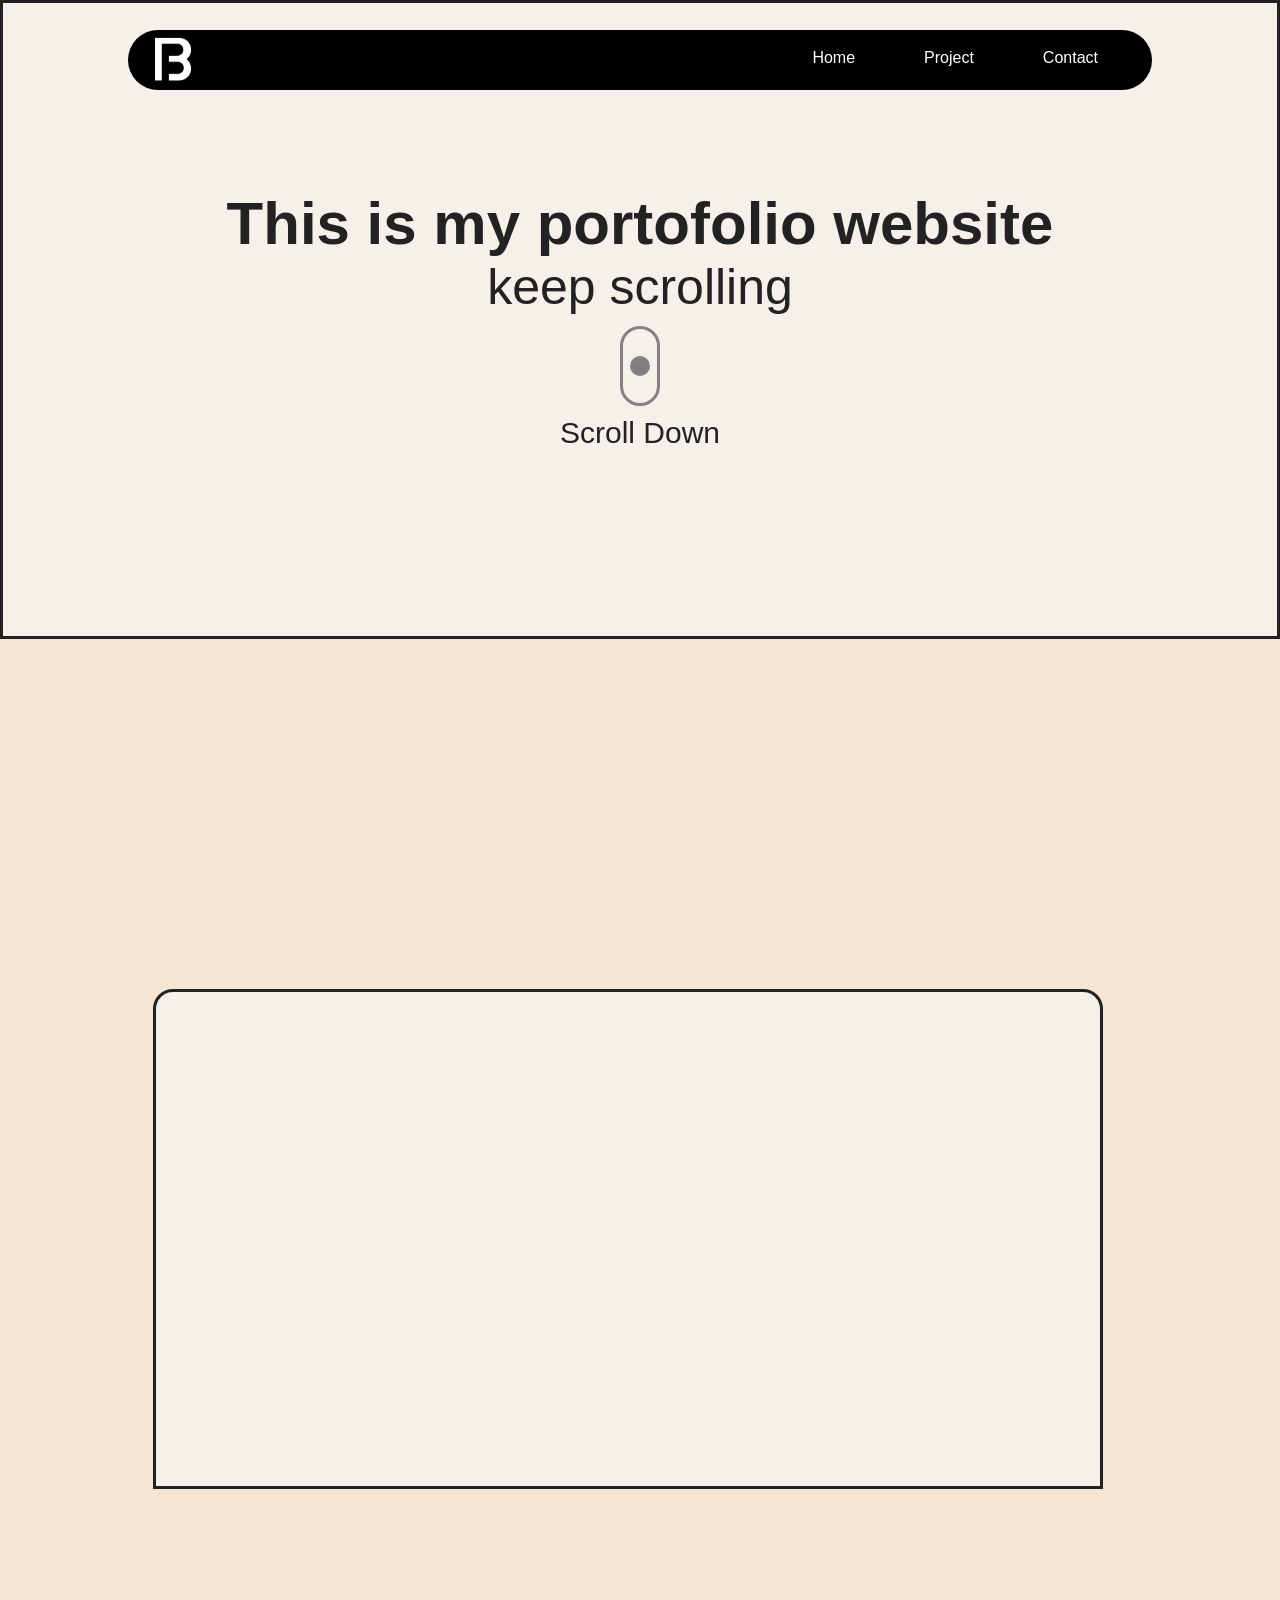
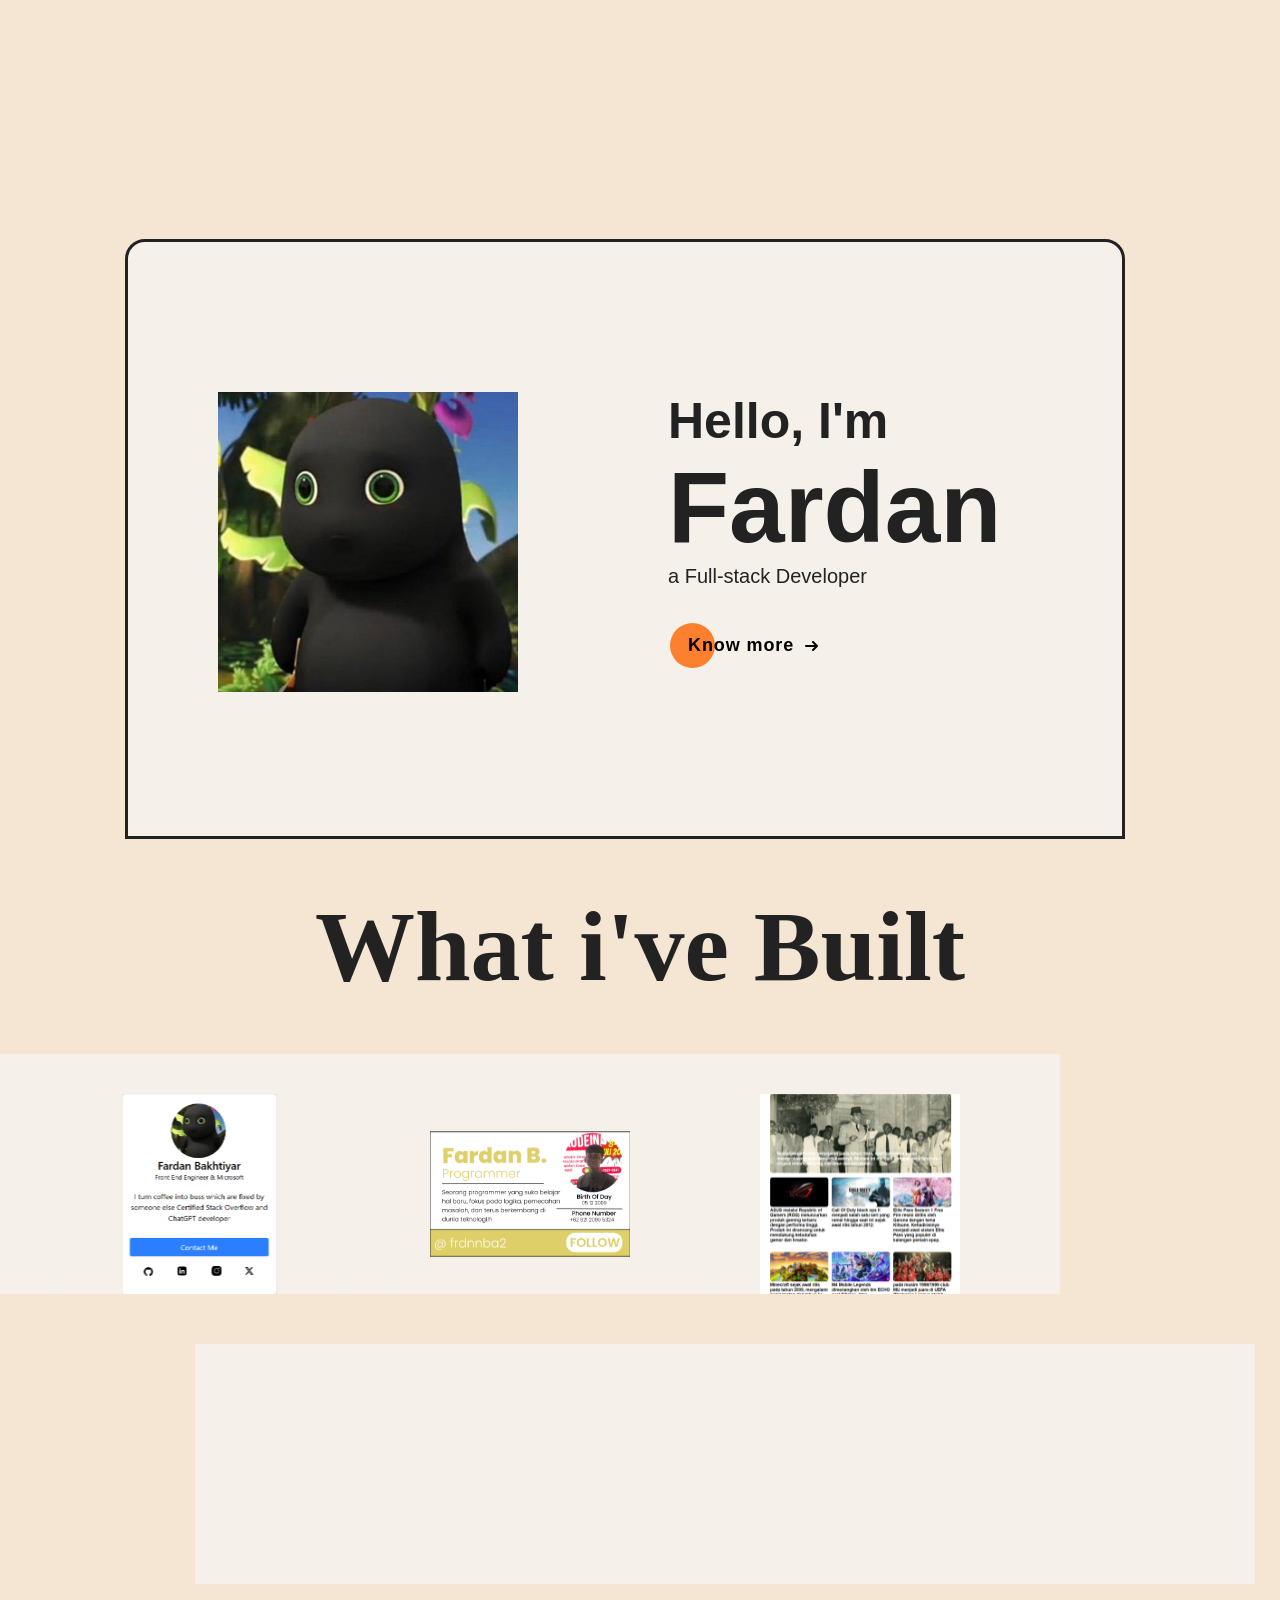
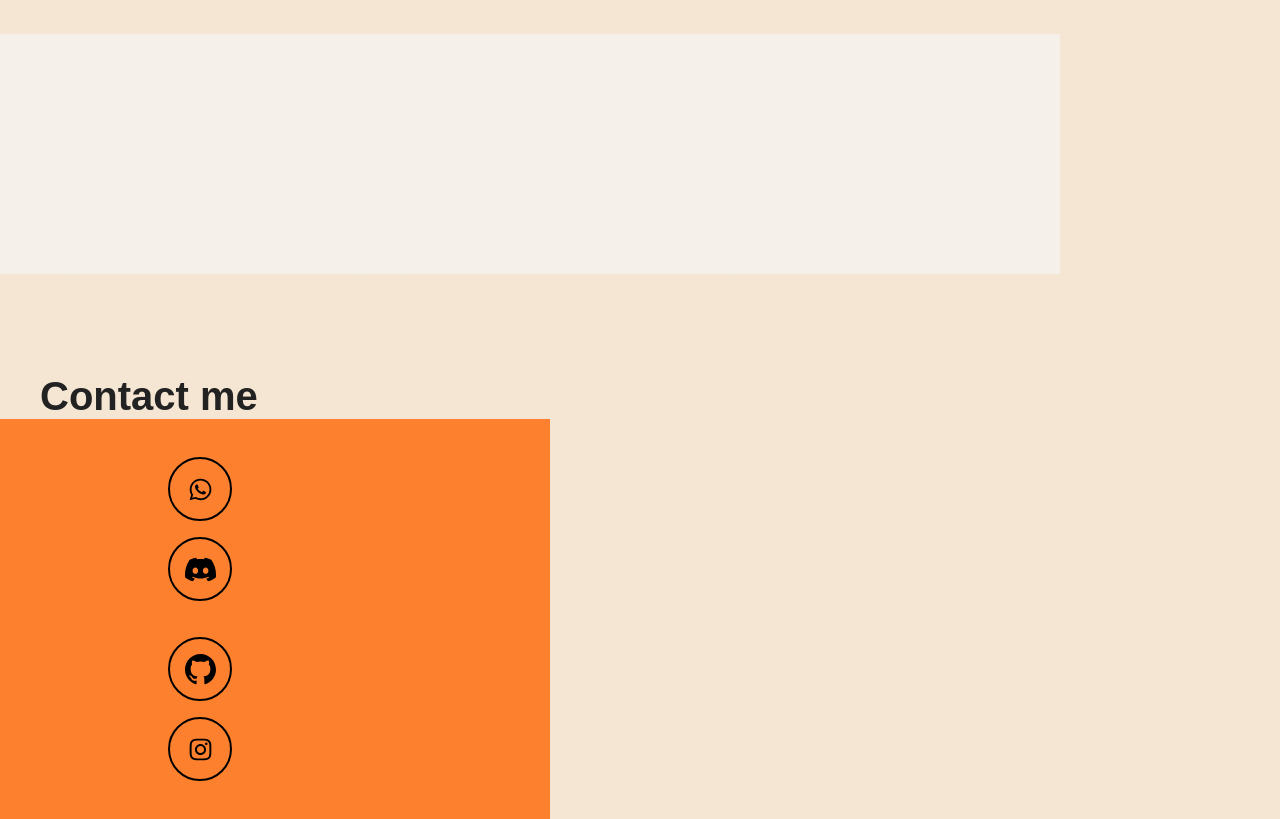
==== index.html @ 2f8f8767 "Portofolio pardan" ====
<!DOCTYPE html>
<html lang="en">

<head>
  <meta charset="UTF-8">
  <meta name="viewport" content="width=device-width, initial-scale=1.0">
  <title>Fardan | Portofolio
  </title>
  <link rel="stylesheet" href="style.css">
  <link rel="stylesheet" href="https://cdnjs.cloudflare.com/ajax/libs/font-awesome/6.4.0/css/all.min.css" />
  <link rel="shortcut icon" href="images/logo aing.png" type="image/x-icon">
</head>

<body>
  <div class="nav">
    <img src="/images/logo putih2.png" class="nav-logo">
    <div class="container">
      <a class="btn" href="#home">Home</a>
      <a class="btn" href="#project">Project</a>
      <a class="btn" href="#contact">Contact</a>

    </div>
  </div>


  <div id="home" class="main1">
    <div class="build">
      <h1>Build something</h1>
      <p>that shouldn't existCreating digital chaos for people brave enough to try.</p>
    </div>
    <h1>This is my portofolio website<p class="p">keep scrolling</p>
    </h1>
    <div class="container_mouse">
      <span class="mouse-btn">
        <span class="mouse-scroll"></span>
      </span>
      <span>Scroll Down</span>
    </div>
  </div>

  <div class="main2">

  </div>

  </div>

  <div class="main3">
    <div><img src="/images/irenk.jpg" alt="" class="img1"></div>

    <div class="hero1">
      <h2 class="hello">Hello, I'm</h2>
      <h1 class="fardan">Fardan</h1>
      <p class="full-stack">a Full-stack Developer</p>

      <a href="about.html" class="cta">
        <span>Know more</span>
        <svg width="15px" height="10px" viewBox="0 0 13 10">
          <path d="M1,5 L11,5"></path>
          <polyline points="8 1 12 5 8 9"></polyline>
        </svg>
      </a>

    </div>
  </div>


  <div class="main4" id="project">
    <div class="text-1">
        <h1>What i've Built</h1>
    </div>


    <div class="container-1">
      
        <div class="card">
            <svg class="card-profile" width="444" height="573" viewBox="0 0 444 573" fill="none"
                xmlns="http://www.w3.org/2000/svg" xmlns:xlink="http://www.w3.org/1999/xlink">
                <rect width="444" height="573" fill="url(#pattern0_1_5)" />
                <defs>
                    <pattern id="pattern0_1_5" patternContentUnits="objectBoundingBox" width="1" height="1">
                        <use xlink:href="#image0_1_5"
                            transform="matrix(0.00177698 0 0 0.00137693 -0.15363 -0.0924956)" />
                    </pattern>
                    <image id="image0_1_5" width="742" height="853" preserveAspectRatio="none"
                        xlink:href="[data-uri]" />
                </defs>
            </svg>
            <div class="card__content">
                <p class="card__title">Card Profile
                </p>
                <p class="card__description">Card tersebut adalah card profil sederhana yang menampilkan foto, nama
                    Fardan
                    Bakhtiyar, profesi Front End Engineer, tombol Contact Me, dan ikon media sosial. Desainnya minimalis
                    dan
                    cocok untuk portofolio pribadi.</p>
            </div>
        </div>


        <div class="card">
            <svg width="602" height="378" viewBox="0 0 602 378" fill="none" xmlns="http://www.w3.org/2000/svg"
                xmlns:xlink="http://www.w3.org/1999/xlink">
                <rect width="602" height="378" fill="url(#pattern0_1_8)" />
                <defs>
                    <pattern id="pattern0_1_8" patternContentUnits="objectBoundingBox" width="1" height="1">
                        <use xlink:href="#image0_1_8"
                            transform="matrix(0.00166113 0 0 0.0026455 -0.0913621 -0.116402)" />
                    </pattern>
                    <image id="image0_1_8" width="1440" height="900" preserveAspectRatio="none"
                        xlink:href="[data-uri]" />
                </defs>
            </svg>

            <div class="card__content">
                <p class="card__title">Card Profile
                </p>
                <p class="card__description">Card tersebut menampilkan profil Fardan B. sebagai programmer dengan
                    deskripsi
                    singkat, serta informasi tanggal lahir, nomor telepon, dan username sosial media. Desainnya rapi dan
                    cocok
                    untuk profil pribadi.</p>
            </div>
        </div>


        <div class="card">
            <svg width="572" height="627" viewBox="0 0 572 627" fill="none" xmlns="http://www.w3.org/2000/svg"
                xmlns:xlink="http://www.w3.org/1999/xlink">
                <rect width="572" height="627" fill="url(#pattern0_2_3)" />
                <defs>
                    <pattern id="pattern0_2_3" patternContentUnits="objectBoundingBox" width="1" height="1">
                        <use xlink:href="#image0_2_3"
                            transform="matrix(0.00113122 0 0 0.00103199 -0.216063 -0.114551)" />
                    </pattern>
                    <image id="image0_2_3" width="1920" height="1080" preserveAspectRatio="none"
                        xlink:href="[data-uri]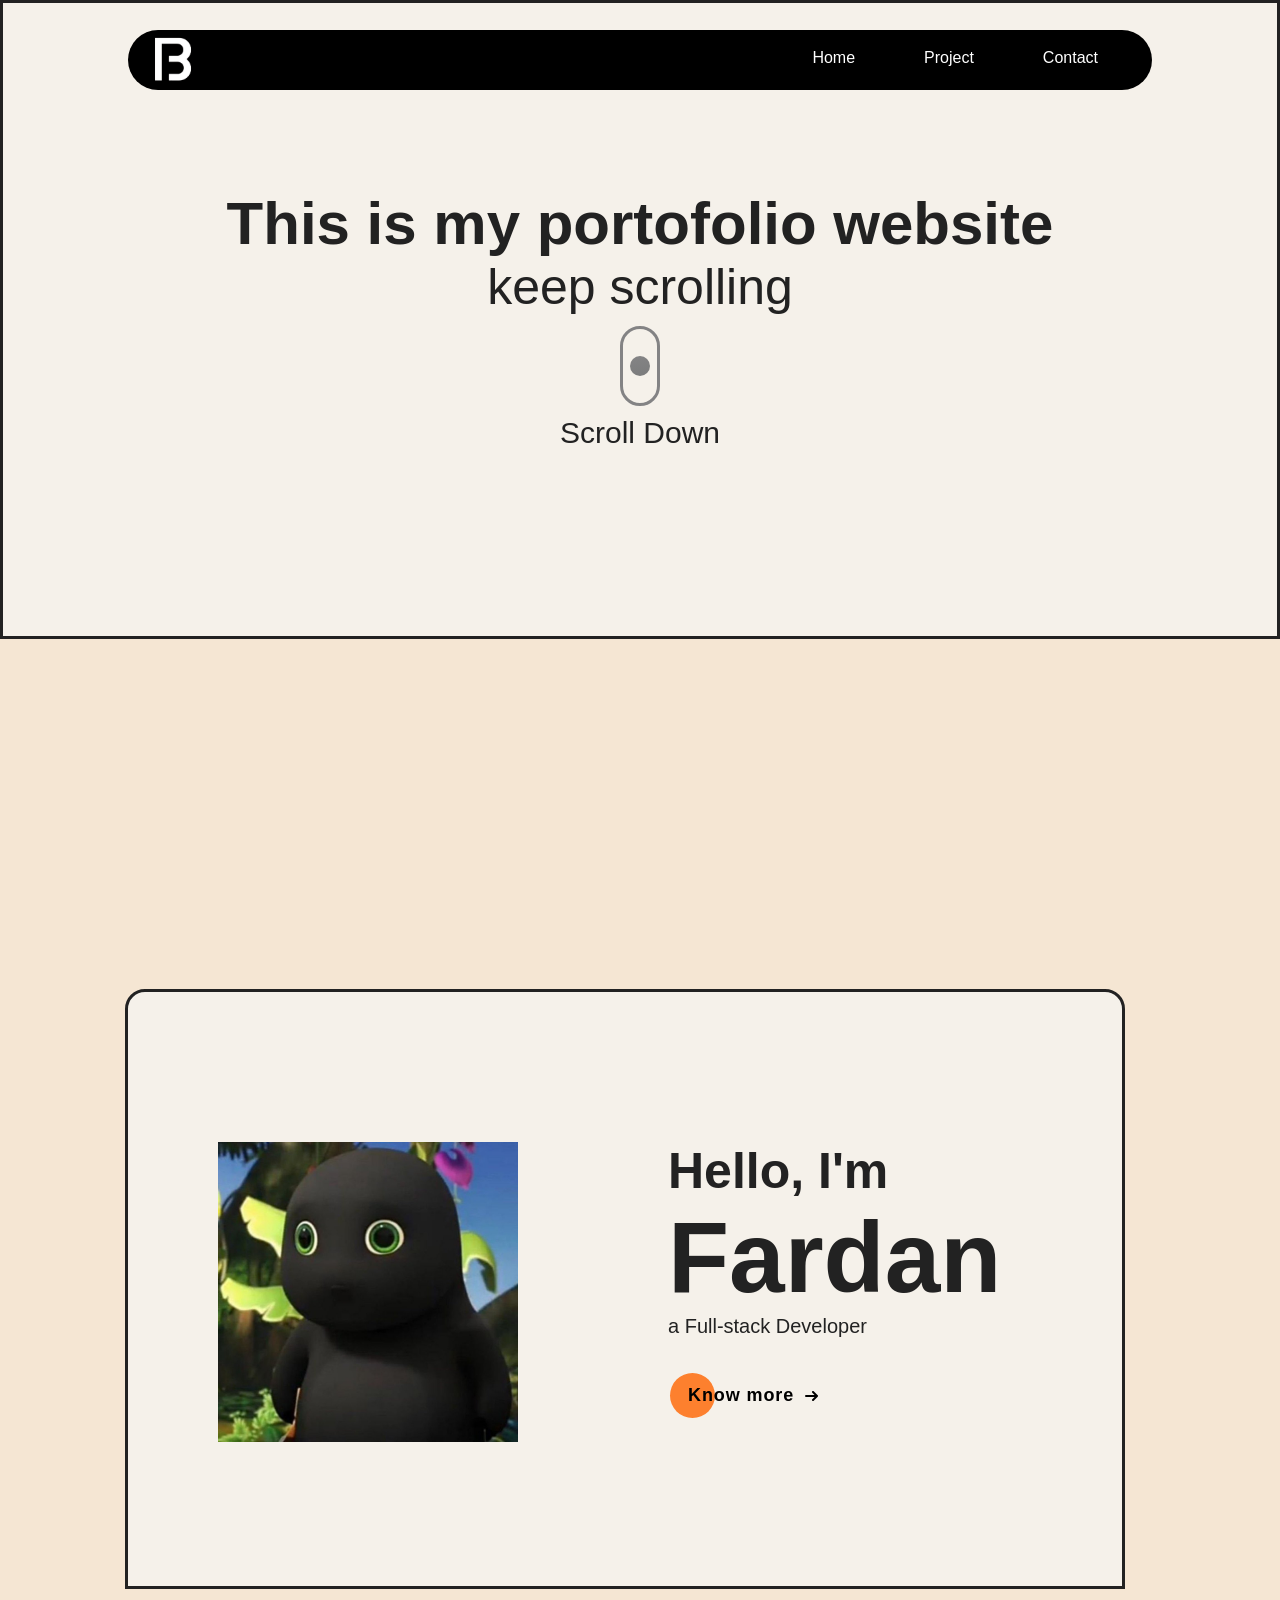
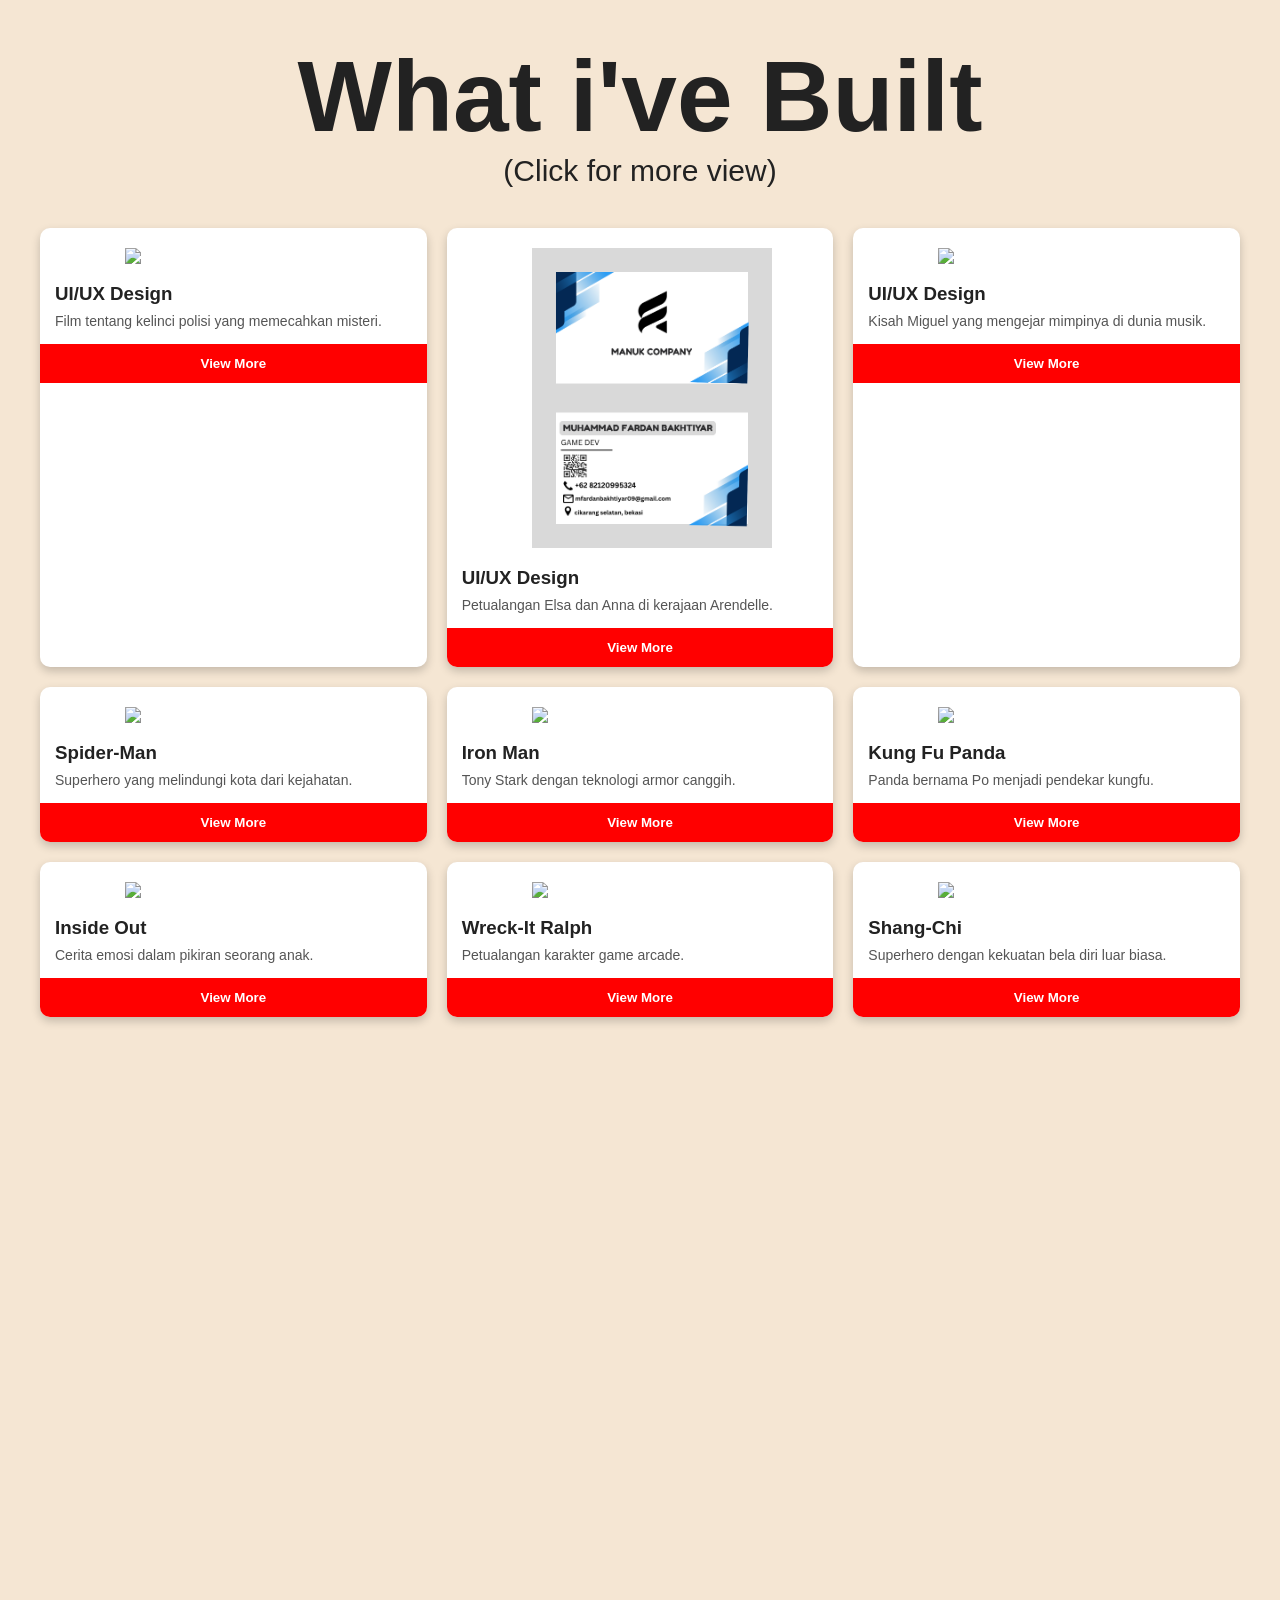
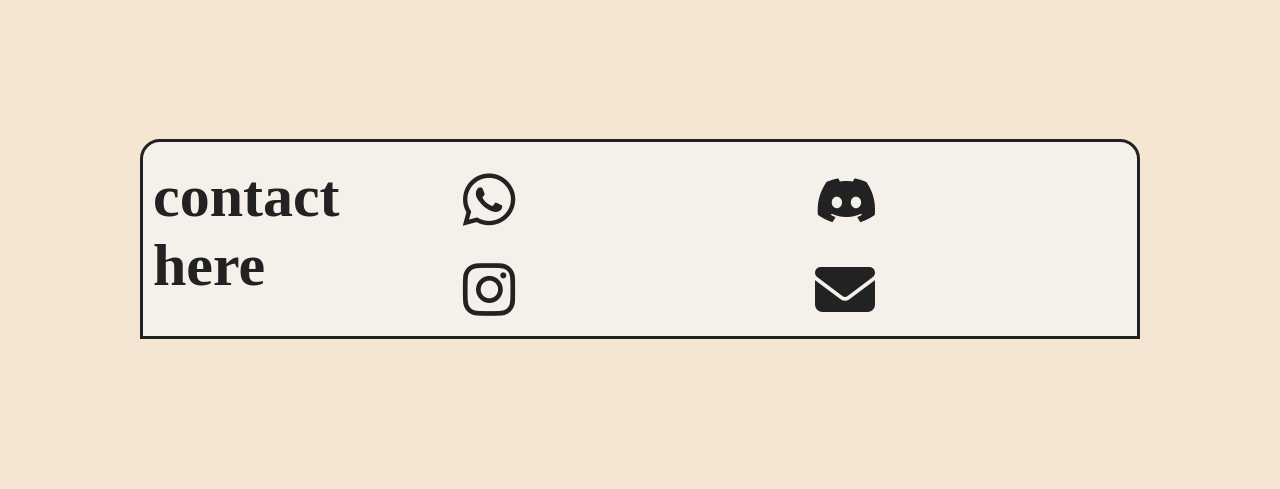
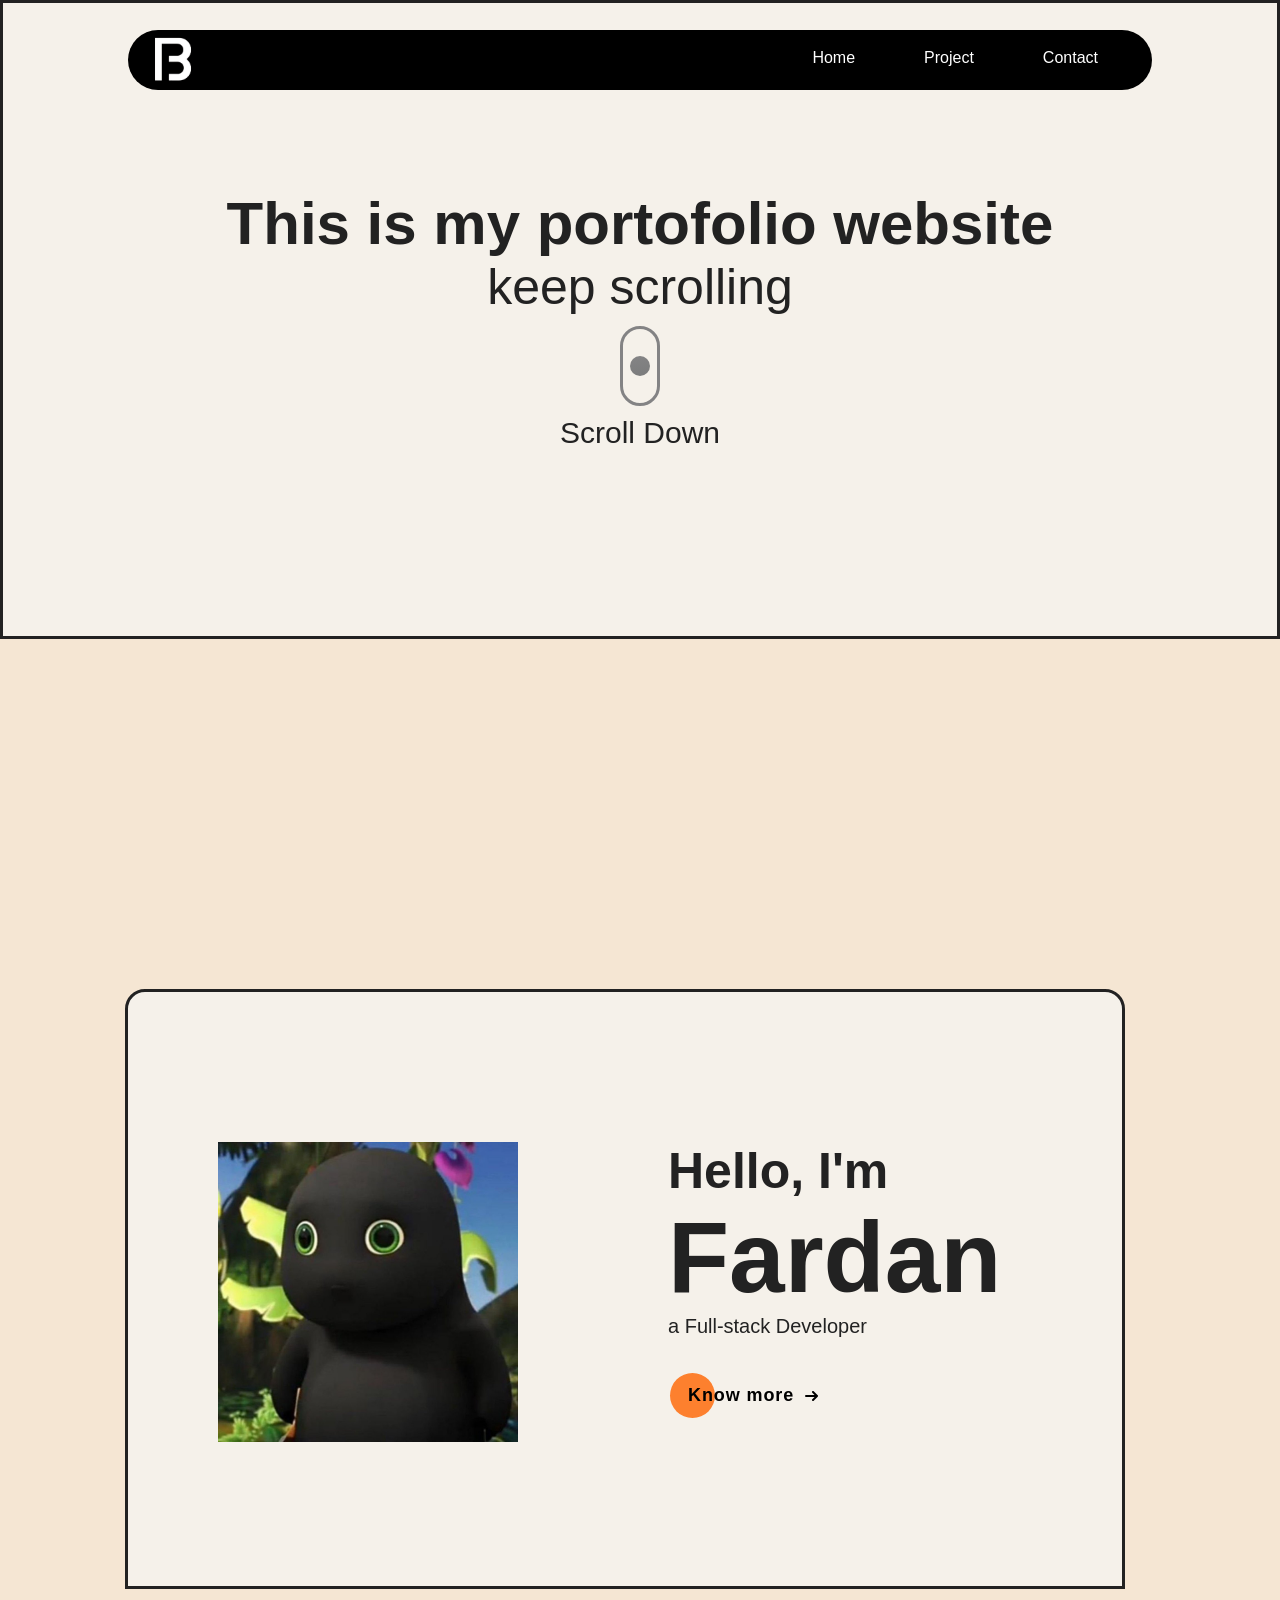
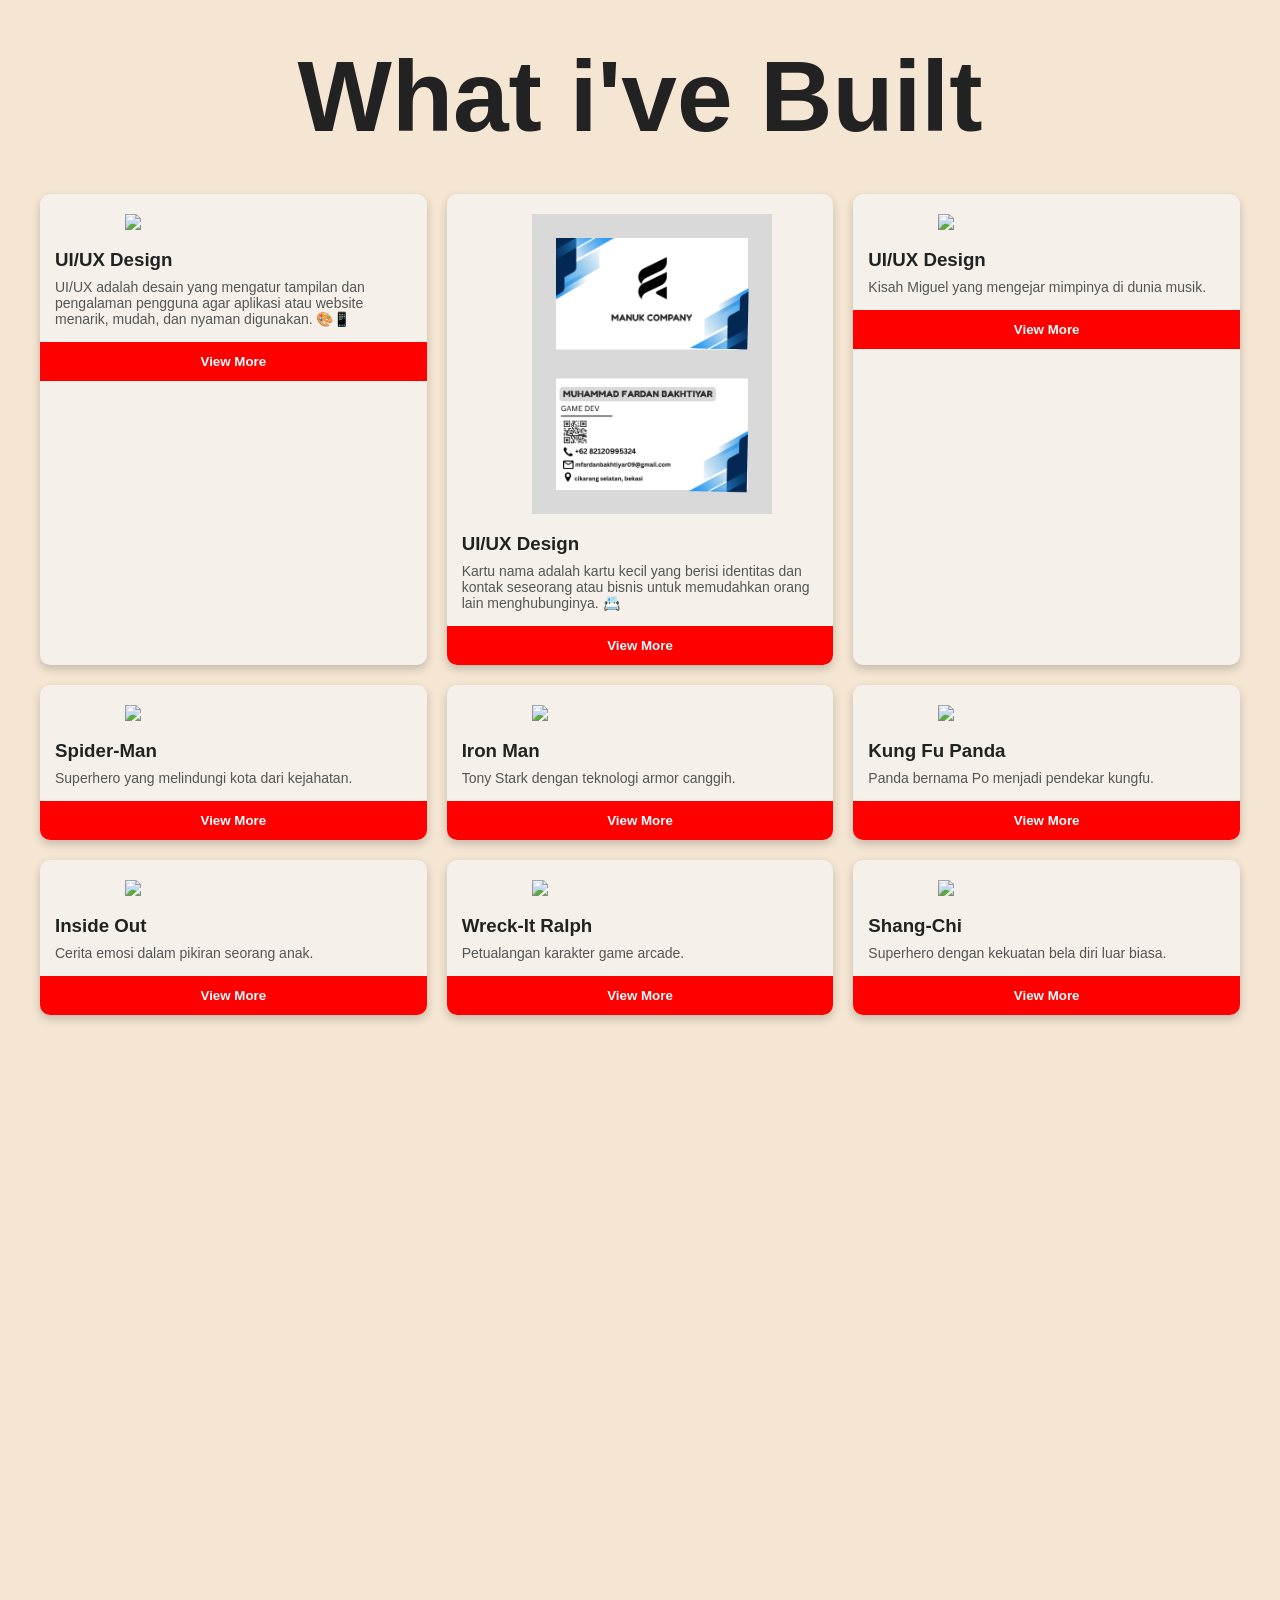
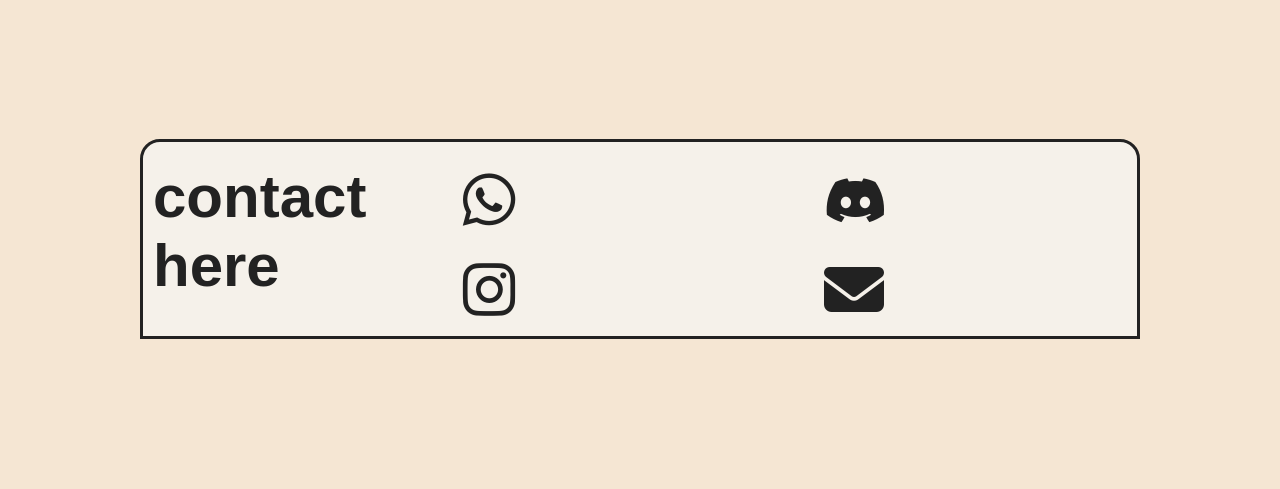
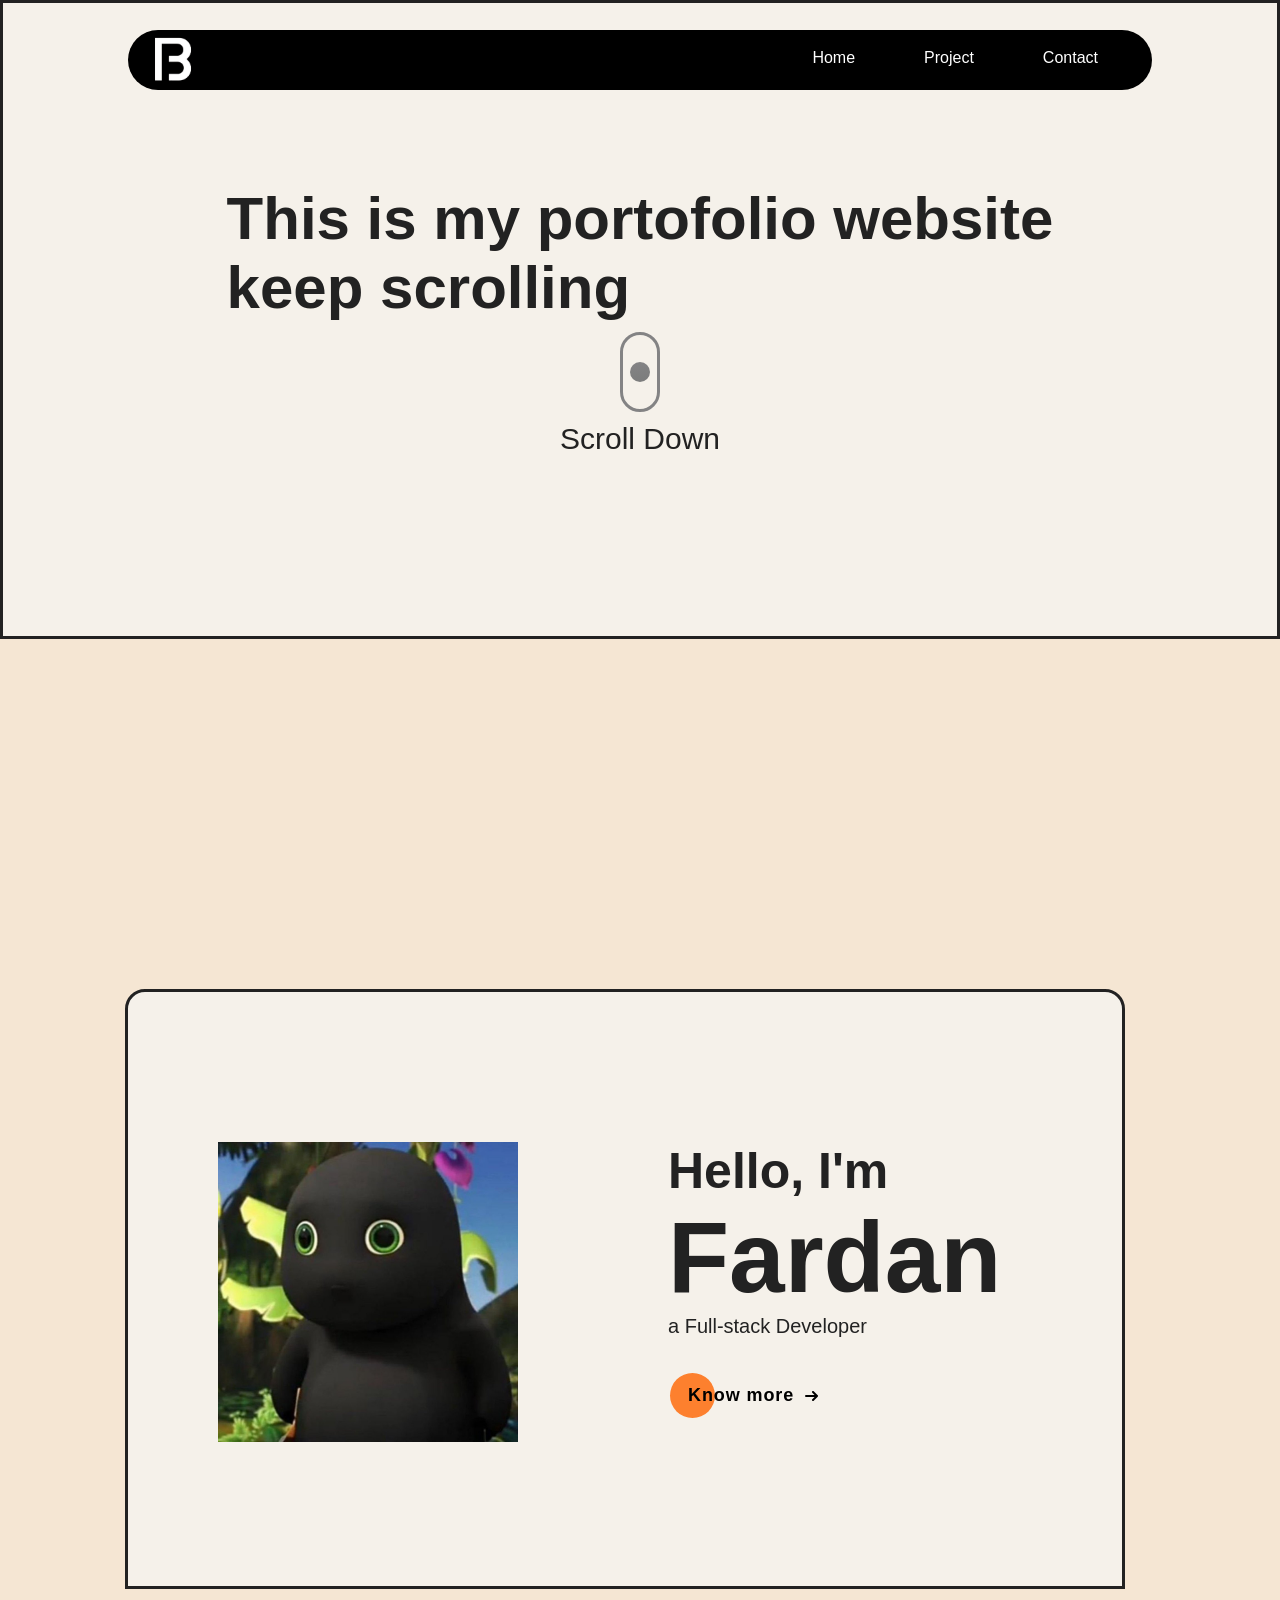
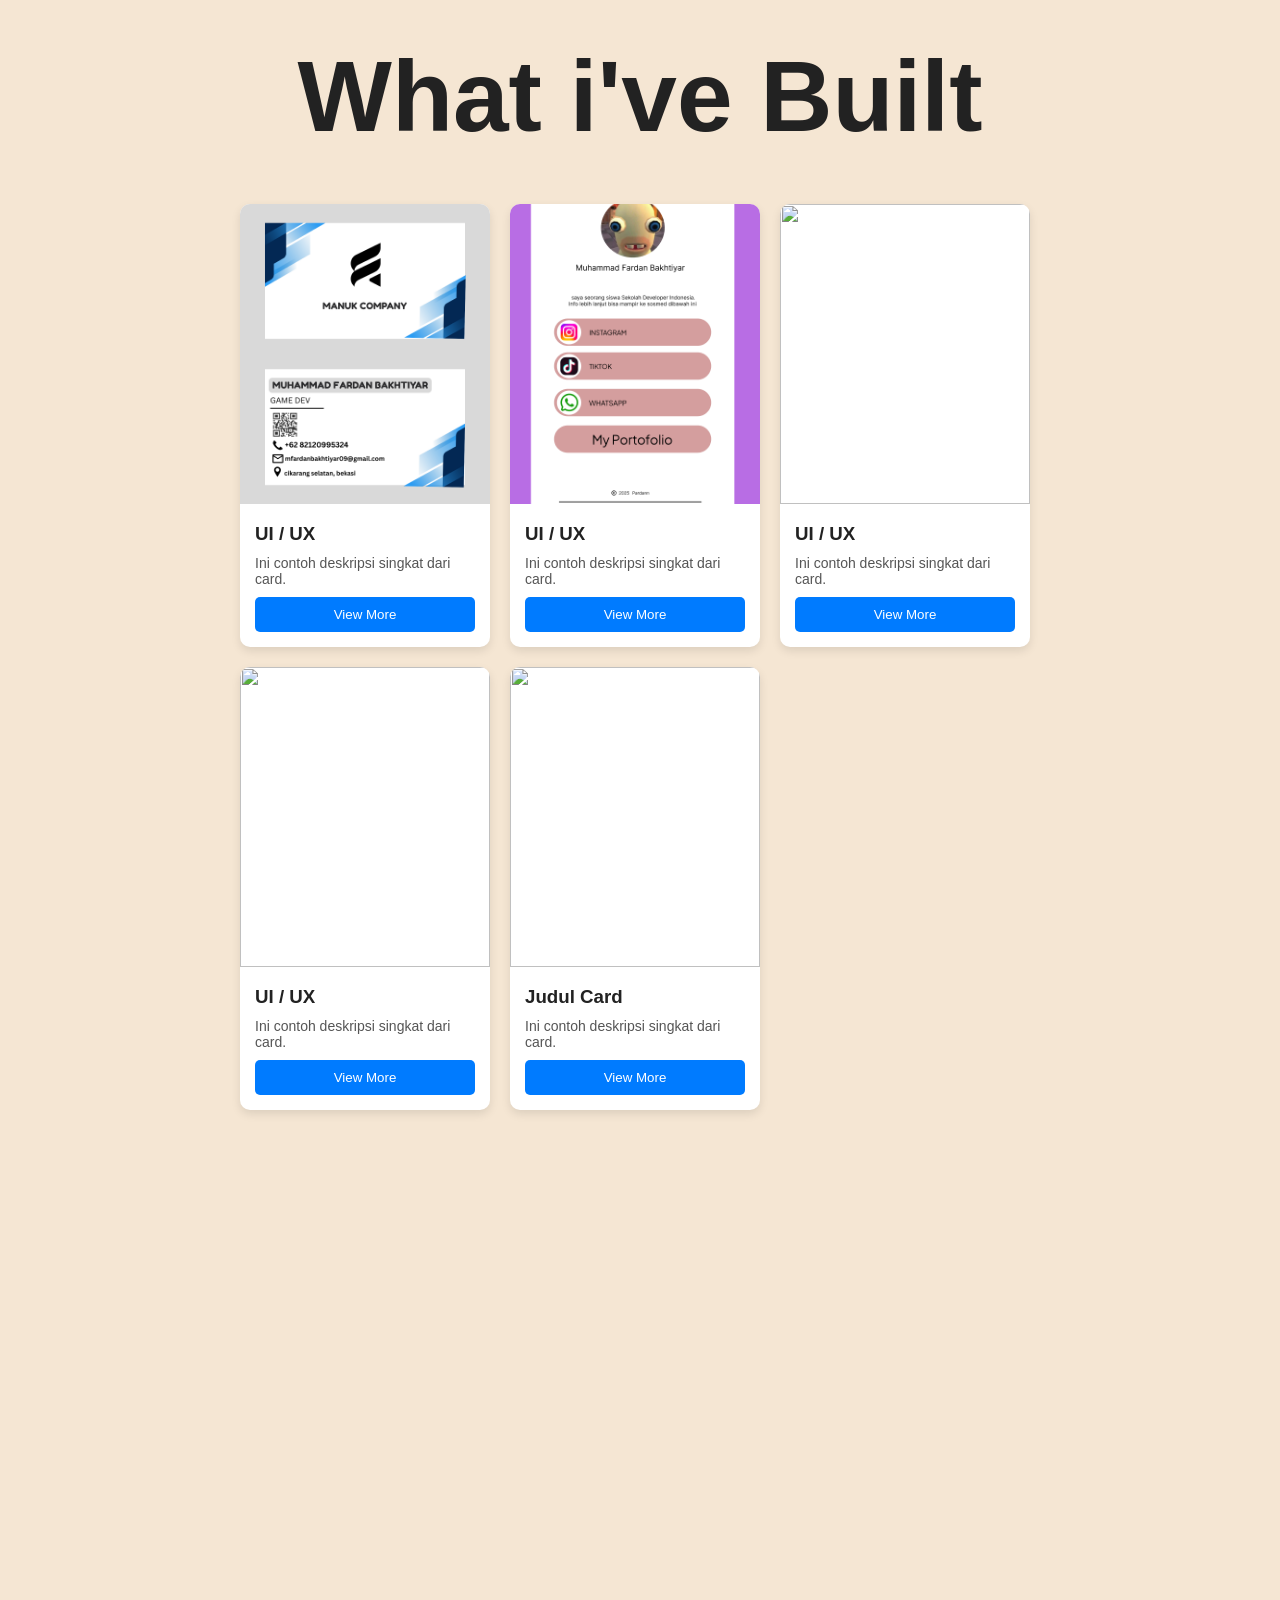
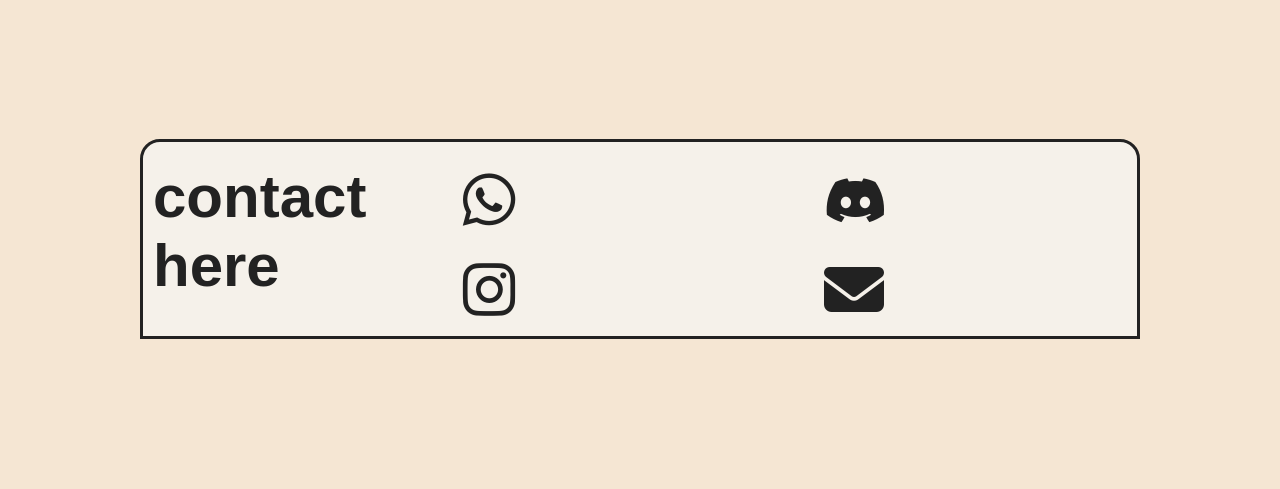
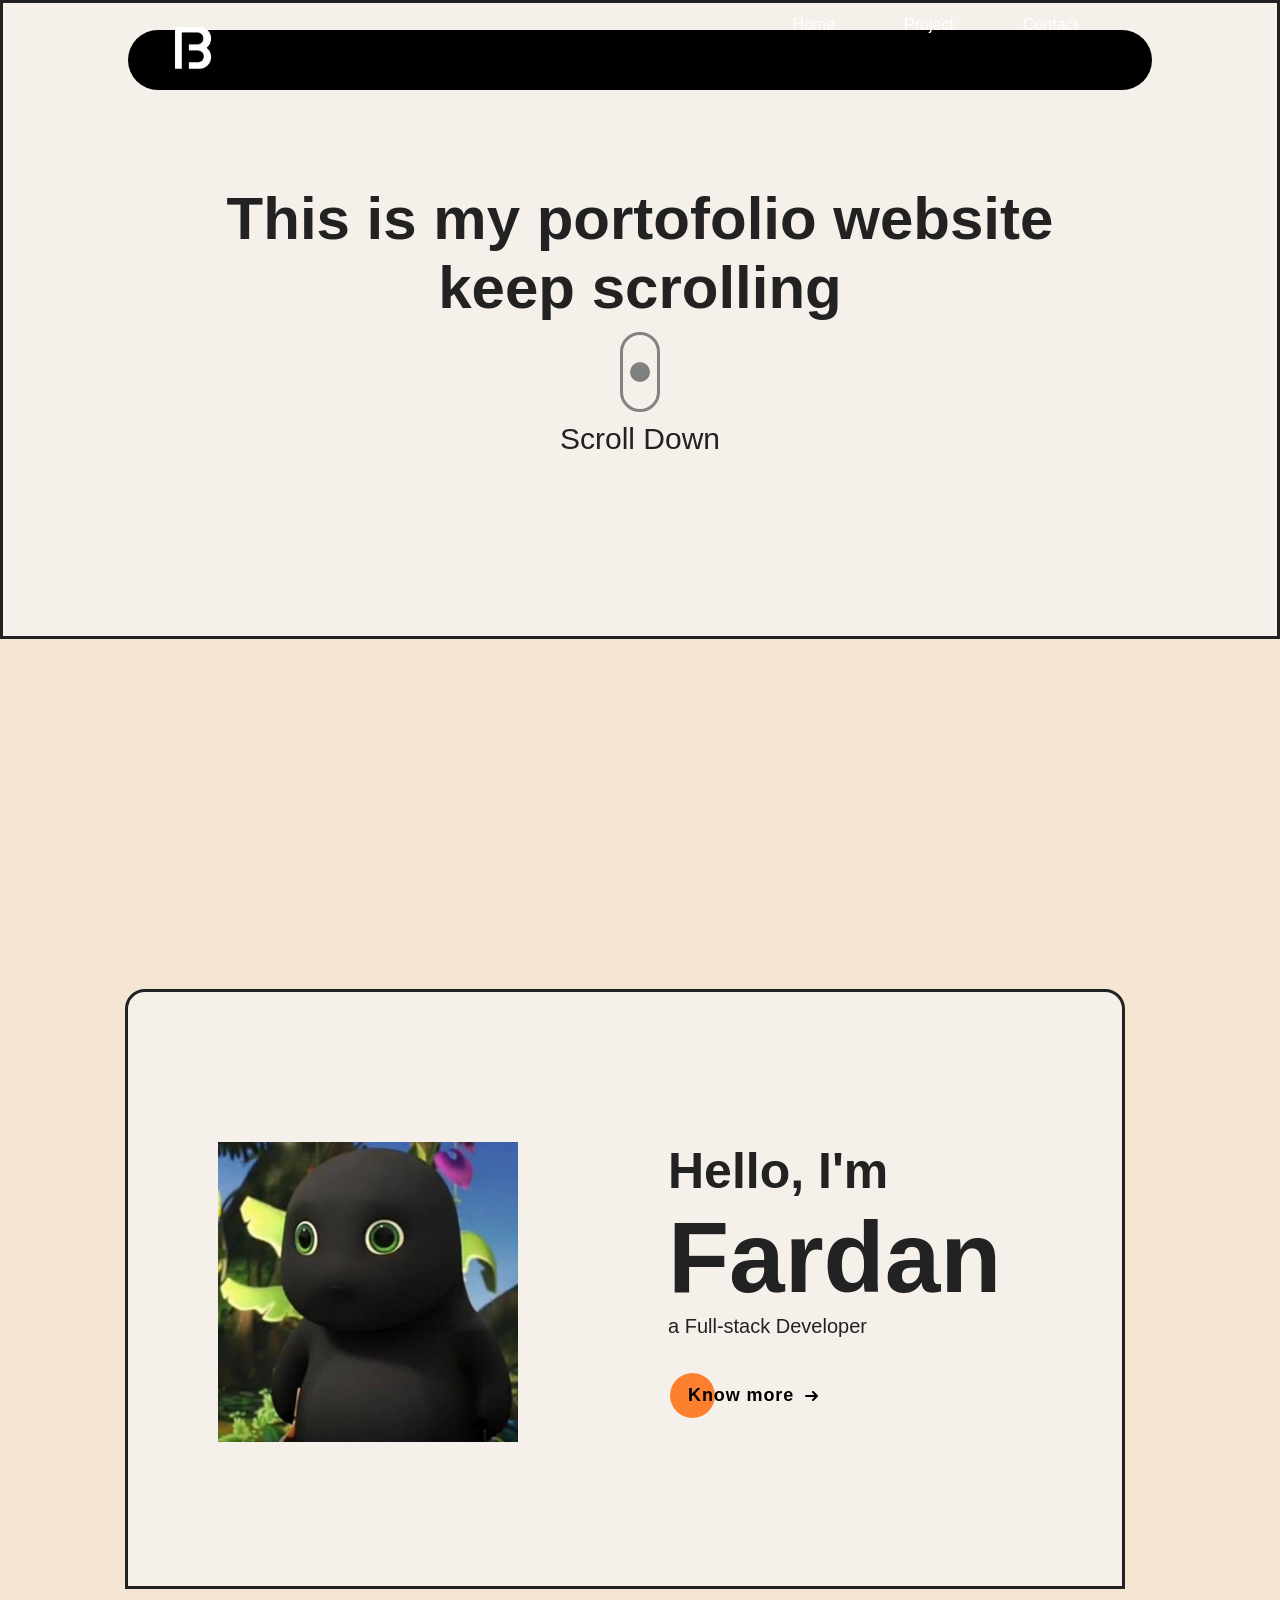
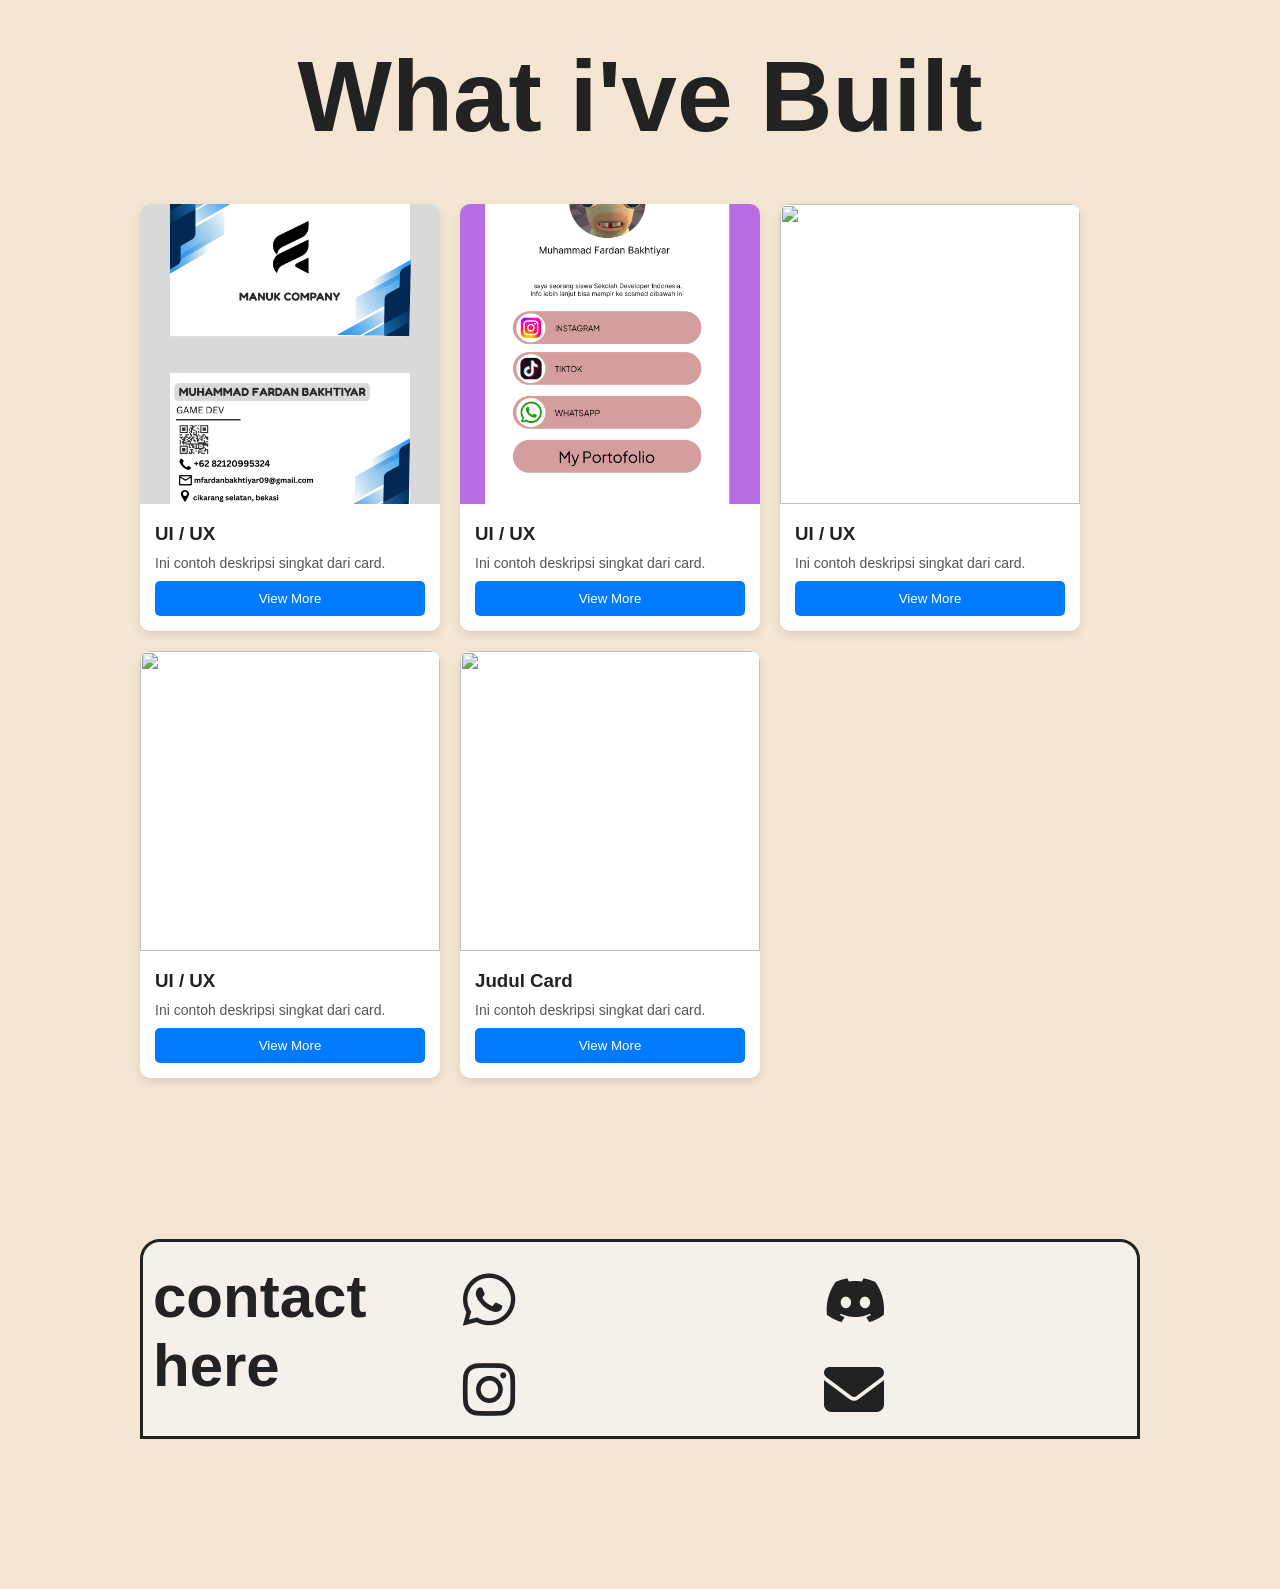
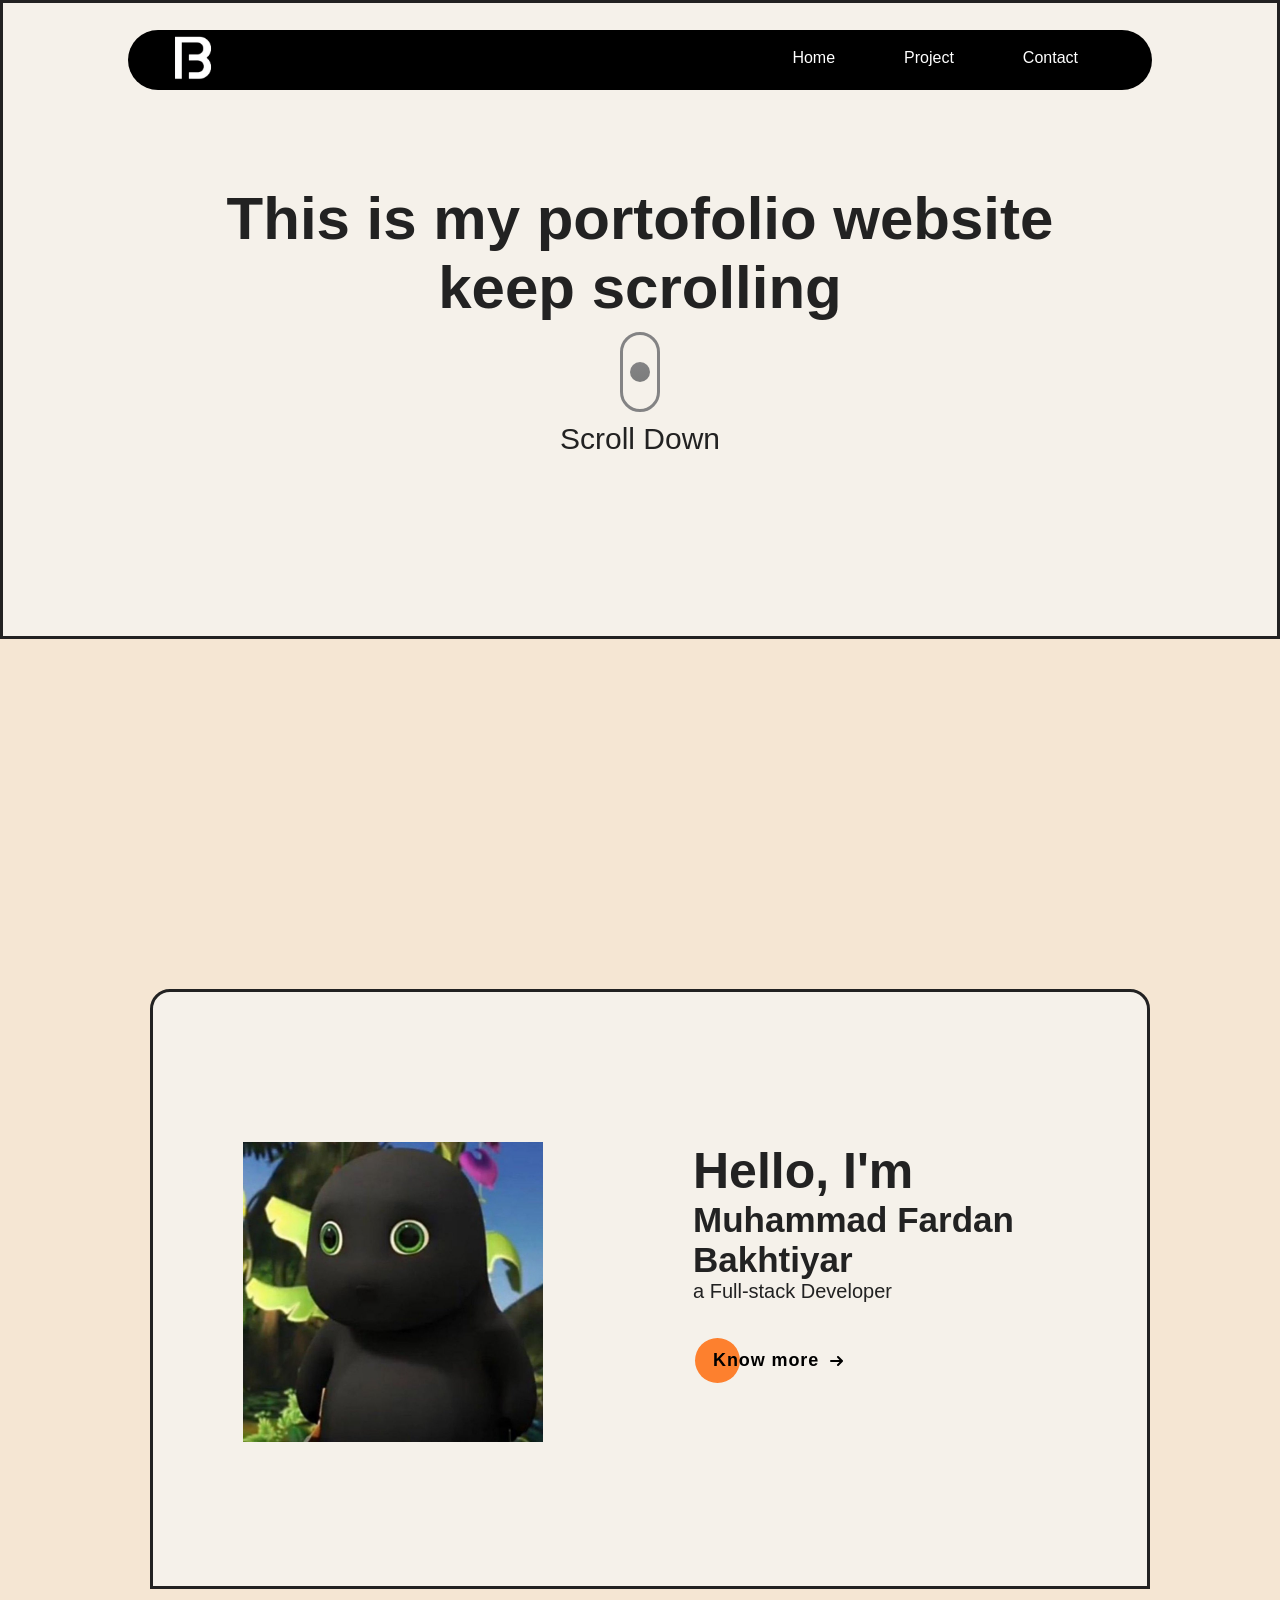
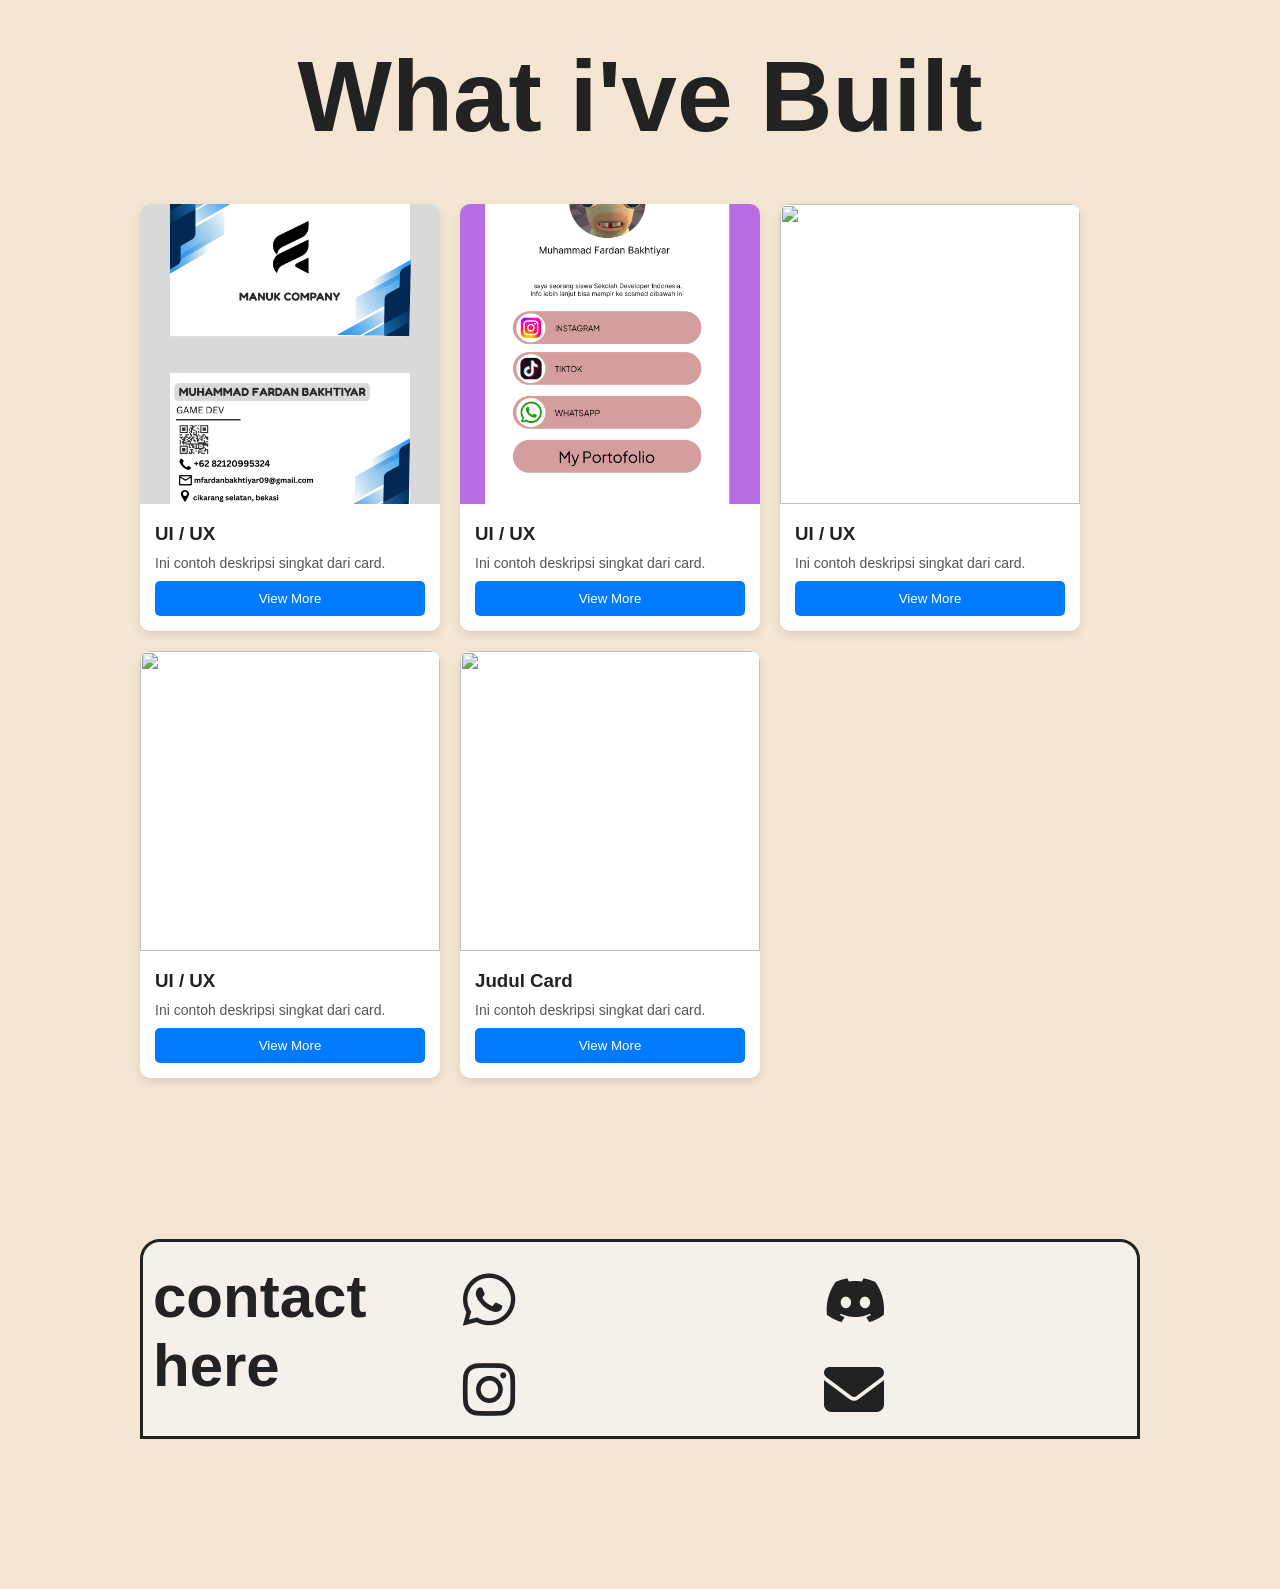
